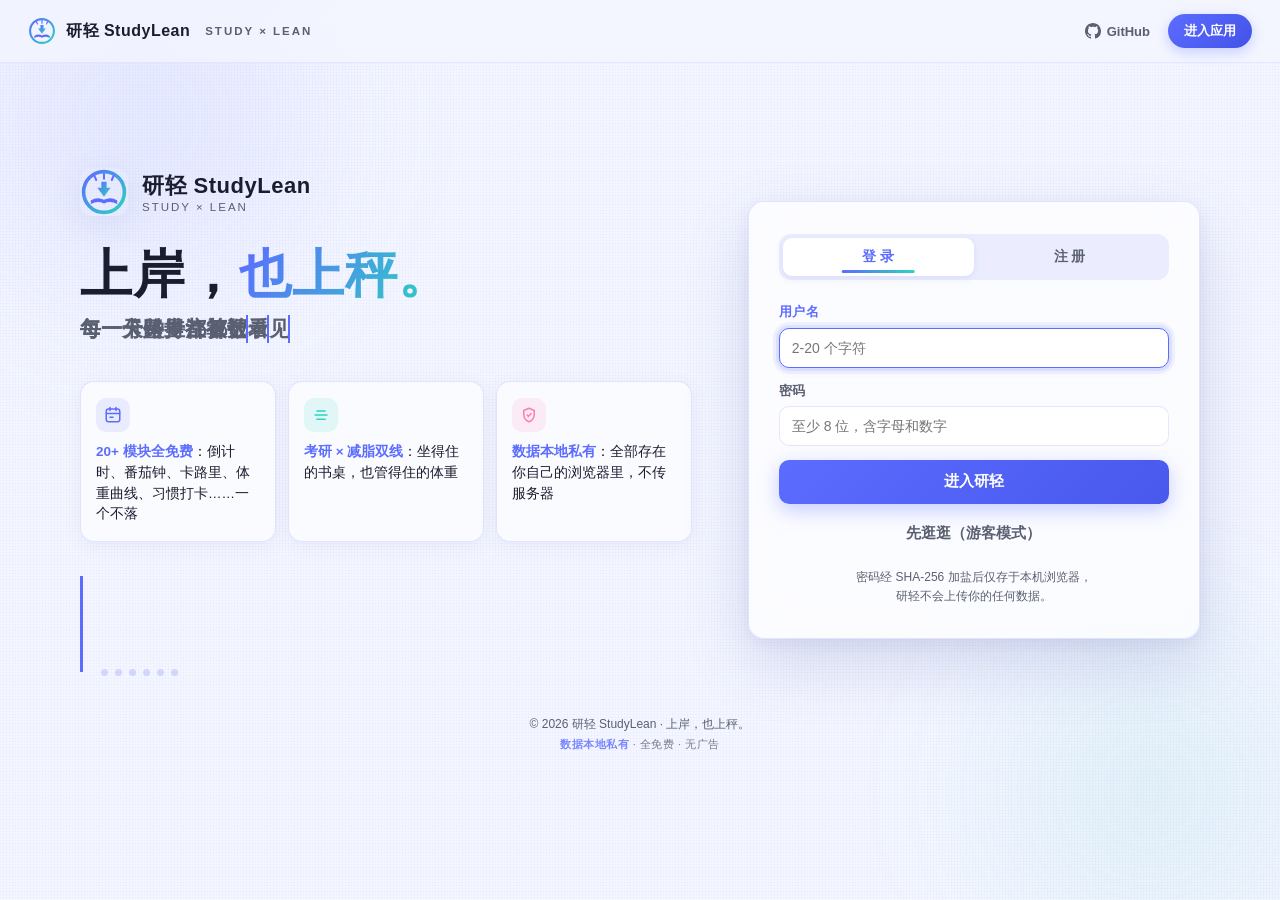
==== app.html @ 0a4b9fe9 "feat: 研轻 StudyLean v2.0.0 — 考研×减脂双线自律网页 24 个功能模块 · 零依赖纯静态 · 数据本地私有  - 核心框架：store/core/app/auth（状态总线+" ====
<!DOCTYPE html>
<html lang="zh-CN" data-theme="light" data-accent="indigo">
<head>
  <meta charset="UTF-8">
  <meta name="viewport" content="width=device-width, initial-scale=1.0, viewport-fit=cover">
  <meta name="theme-color" content="#5B6CFF">
  <meta name="description" content="研轻 StudyLean — 考研×减脂双线自律中枢。倒计时、番茄钟、卡路里、日记、习惯打卡等 24 个模块，全免费，数据本地私有。">
  <title>研轻 StudyLean — 上岸，也上秤。</title>
  <link rel="icon" href="assets/img/favicon.svg" type="image/svg+xml">
  <link rel="stylesheet" href="assets/css/base.css">
  <link rel="stylesheet" href="assets/css/layout.css">
  <link rel="stylesheet" href="assets/css/components.css">
</head>
<body>
  <div class="app">
    <aside class="sl-sidebar" id="sidebar">
      <div class="sl-sidebar__logo">
        <img src="assets/img/logo.svg" alt="研轻" width="34" height="34">
        <div>研轻<small>STUDYLEAN</small></div>
      </div>
      <nav class="sl-nav" id="nav"></nav>
      <div class="sl-sidebar__progress" id="sideProgress" title="今日打卡进度"></div>
      <button class="sl-usercard" id="userCard" type="button"></button>
    </aside>

    <div class="app-main">
      <header class="sl-topbar">
        <div>
          <h1 class="sl-topbar__title" id="viewTitle">仪表盘</h1>
          <div class="sl-topbar__date" id="viewDate"></div>
        </div>
        <div class="sl-topbar__spacer"></div>
        <button class="sl-topbar__btn" id="btnSearch" title="搜索日记" type="button" aria-label="搜索日记"></button>
        <button class="sl-topbar__btn" id="btnBell" title="提醒中心" type="button" aria-label="提醒"></button>
        <button class="sl-topbar__btn" id="btnTheme" title="切换主题" type="button" aria-label="切换主题"></button>
        <button class="sl-topbar__btn" id="btnUser" title="账号" type="button" aria-label="账号"></button>
      </header>
      <main class="sl-view" id="view" tabindex="-1"></main>
    </div>
  </div>

  <!-- 移动端底部 Tab -->
  <nav class="sl-mobile-tab" id="mobileTab"></nav>

  <!-- 移动端全屏抽屉 -->
  <div class="sl-drawer" id="drawer">
    <div class="sl-drawer__mask" id="drawerMask"></div>
    <div class="sl-drawer__panel" id="drawerPanel"></div>
  </div>

  <script src="assets/js/store.js"></script>
  <script src="assets/js/core.js"></script>
  <script src="assets/js/auth.js"></script>
  <script type="module" src="assets/js/app.js"></script>
</body>
</html>
---- assets/css/base.css ----
/* StudyLean base.css — 主题令牌 / 重置 / 全局基础
 * Contractor: SA-01 (Director) | Contract: ARCHITECTURE v2.0
 * 主题色六选：indigo(默认) / sakura / mint / ocean / sunset / amber
 * 所有组件与模块只引用变量，禁止硬编码颜色。
 */

/* ====== 重置 ====== */
*, *::before, *::after { box-sizing: border-box; }
html { -webkit-text-size-adjust: 100%; }
body {
  margin: 0;
  font-family: -apple-system, BlinkMacSystemFont, "Segoe UI", "PingFang SC", "Hiragino Sans GB", "Microsoft YaHei", "Noto Sans SC", sans-serif;
  font-size: 15px;
  line-height: 1.6;
  color: var(--fg);
  background: var(--bg);
  -webkit-font-smoothing: antialiased;
}
img, svg { vertical-align: middle; }
button, input, select, textarea { font: inherit; color: inherit; }
button { cursor: pointer; }
a { color: var(--accent); text-decoration: none; }
a:hover { text-decoration: underline; }
h1, h2, h3, h4 { margin: 0 0 8px; font-weight: 700; line-height: 1.3; }
h1 { font-size: 22px; } h2 { font-size: 18px; } h3 { font-size: 16px; }
p { margin: 0 0 10px; }
ul, ol { margin: 0; padding: 0; list-style: none; }
[hidden] { display: none !important; }

::selection { background: var(--accent-soft); }

/* 滚动条 */
::-webkit-scrollbar { width: 9px; height: 9px; }
::-webkit-scrollbar-thumb { background: var(--border); border-radius: 8px; }
::-webkit-scrollbar-thumb:hover { background: var(--fg-muted); }
::-webkit-scrollbar-track { background: transparent; }

/* ====== 主题令牌：浅色（默认） ====== */
:root {
  --accent-raw: 91, 108, 255;           /* #5B6CFF indigo */
  --accent: rgb(var(--accent-raw));
  --accent-2: #FF7AB6;
  --accent-3: #2DD4BF;

  --bg: #F5F7FF;
  --bg-card: #FFFFFF;
  --bg-sidebar: #171A2B;
  --bg-sidebar-fg: #C7CBDD;
  --bg-inset: #EEF1FB;
  --fg: #1A1D2E;
  --fg-muted: #5D6381;
  --border: #E3E6F2;
  --shadow-1: 0 1px 3px rgba(23, 26, 43, 0.07), 0 4px 14px rgba(23, 26, 43, 0.06);
  --shadow-2: 0 8px 28px rgba(23, 26, 43, 0.16);
  --danger: #EF4444;
  --success: #10B981;
  --warning: #F59E0B;
  --accent-soft: rgba(var(--accent-raw), 0.12);
  /* 文本色变体：浅色背景上 ≥4.5:1（状态色直接作正文用对比不足） */
  --accent-real: #4353E8;
  --danger-text: #DC2626;
  --success-text: #047857;
  --warning-text: #B45309;
  --info-text: #0369A1;

  --tr-fast: 0.18s ease;
  --tr-mid: 0.3s cubic-bezier(0.4, 0, 0.2, 1);
  --radius: 16px;
  --radius-sm: 10px;

  --c-green: #22C55E;
  --c-blue: #3B82F6;
  --c-orange: #F59E0B;
  --c-purple: #A855F7;
}

/* ====== 深色主题 ====== */
html[data-theme="dark"] {
  --bg: #12141F;
  --bg-card: #1B1E2E;
  --bg-sidebar: #0E101A;
  --bg-sidebar-fg: #9BA1BC;
  --bg-inset: #232741;
  --fg: #E8EAF6;
  --fg-muted: #8D93B0;
  --border: #2A2E47;
  --shadow-1: 0 1px 3px rgba(0, 0, 0, 0.4), 0 4px 14px rgba(0, 0, 0, 0.35);
  --shadow-2: 0 8px 28px rgba(0, 0, 0, 0.55);
  --accent-soft: rgba(var(--accent-raw), 0.2);
  --accent-real: #8B97FF;
  --danger-text: #F87171;
  --success-text: #4ADE80;
  --warning-text: #FBBF24;
  --info-text: #38BDF8;
}

/* ====== 主题色切换（六色） ====== */
html[data-accent="indigo"]  { --accent-raw: 91, 108, 255; }   /* #5B6CFF */
html[data-accent="sakura"]  { --accent-raw: 244, 114, 182; }  /* #F472B6 */
html[data-accent="mint"]    { --accent-raw: 20, 184, 166; }   /* #14B8A6 */
html[data-accent="ocean"]   { --accent-raw: 59, 130, 246; }   /* #3B82F6 */
html[data-accent="sunset"]  { --accent-raw: 249, 115, 22; }   /* #F97316 */
html[data-accent="amber"]   { --accent-raw: 245, 158, 11; }   /* #F59E0B */

/* ====== 主题切换过渡 ====== */
html.theme-transition, html.theme-transition * {
  transition: background-color 0.3s ease, color 0.3s ease, border-color 0.3s ease !important;
}

/* ====== 护眼 / 紧凑 ====== */
html[data-cozy="true"] body { filter: sepia(0.12) saturate(0.9) brightness(1.02); }
html[data-compact="true"] { font-size: 14px; }
html[data-compact="true"] body { font-size: 14px; line-height: 1.5; }

/* ====== 通用图标基类 ====== */
.icon { flex-shrink: 0; }

/* ====== 打字机（纯 CSS，--char-count 驱动） ====== */
.typewriter {
  display: inline-block;
  overflow: hidden;
  white-space: nowrap;
  vertical-align: bottom;
  border-right: 2px solid var(--accent);
  animation: typing var(--tw-dur, 3s) steps(var(--char-count, 20), end) forwards,
             tw-caret 0.9s step-end infinite;
}
@keyframes typing { from { width: 0; } to { width: 100%; } }
@keyframes tw-caret { 50% { border-color: transparent; } }

/* ====== 动画工具 ====== */
@keyframes fadeUp {
  from { opacity: 0; transform: translateY(10px); }
  to { opacity: 1; transform: translateY(0); }
}
.fade-up { animation: fadeUp var(--tr-mid) both; }

@keyframes popIn {
  0% { opacity: 0; transform: scale(0.85); }
  70% { transform: scale(1.04); }
  100% { opacity: 1; transform: scale(1); }
}
.pop-in { animation: popIn 0.3s cubic-bezier(0.34, 1.56, 0.64, 1) both; }

@keyframes pulseSoft { 0%, 100% { opacity: 1; } 50% { opacity: 0.55; } }
.pulse-soft { animation: pulseSoft 2s ease-in-out infinite; }

@keyframes shimmer { to { background-position: -200% 0; } }

/* ====== 数字滚动 ====== */
.anim-num { font-variant-numeric: tabular-nums; }

/* ====== 徽章基础 ====== */
.badge-num { font-variant-numeric: tabular-nums; }

/* ====== 无障碍 ====== */
:focus-visible { outline: 2px solid var(--accent); outline-offset: 2px; border-radius: 4px; }
.sr-only {
  position: absolute; width: 1px; height: 1px; padding: 0; margin: -1px;
  overflow: hidden; clip: rect(0 0 0 0); white-space: nowrap; border: 0;
}

/* ====== 减少动态 ====== */
@media (prefers-reduced-motion: reduce) {
  *, *::before, *::after {
    animation-duration: 0.01ms !important;
    animation-iteration-count: 1 !important;
    transition-duration: 0.01ms !important;
  }
}
---- assets/css/layout.css ----
/* StudyLean layout.css — 应用骨架布局
 * Contractor: SA-01 (Director) | Contract: ARCHITECTURE v2.0
 * app.html 结构：.app > aside.sl-sidebar + .app-main > header.sl-topbar + main#view
 */

/* ====== App 骨架 ====== */
.app {
  display: flex;
  min-height: 100vh;
  background: var(--bg);
}

/* ====== 侧边栏（桌面） ====== */
.sl-sidebar {
  width: 232px;
  flex-shrink: 0;
  background: var(--bg-sidebar);
  color: var(--bg-sidebar-fg);
  display: flex;
  flex-direction: column;
  position: sticky;
  top: 0;
  height: 100vh;
  overflow-y: auto;
  animation: sidebarIn 0.4s ease both;
  z-index: 40;
}
@keyframes sidebarIn {
  from { transform: translateX(-24px); opacity: 0; }
  to { transform: translateX(0); opacity: 1; }
}

/* 侧边栏滚动条细化 */
.sl-sidebar::-webkit-scrollbar { width: 6px; }
.sl-sidebar::-webkit-scrollbar-thumb {
  background: rgba(255, 255, 255, 0.18);
  border-radius: 6px;
}
.sl-sidebar::-webkit-scrollbar-thumb:hover { background: rgba(255, 255, 255, 0.3); }
.sl-sidebar::-webkit-scrollbar-track { background: transparent; }
.sl-sidebar { scrollbar-width: thin; scrollbar-color: rgba(255, 255, 255, 0.18) transparent; }

.sl-sidebar__logo {
  display: flex;
  align-items: center;
  gap: 10px;
  padding: 20px 18px 14px;
  color: #fff;
  font-weight: 800;
  font-size: 17px;
  letter-spacing: 0.5px;
}
.sl-sidebar__logo svg { flex-shrink: 0; }
.sl-sidebar__logo small {
  display: block;
  font-size: 11.5px;
  font-weight: 500;
  color: var(--bg-sidebar-fg);
  letter-spacing: 1.5px;
}

.sl-nav { flex: 1; padding: 4px 10px 16px; }
.sl-nav__group { margin-bottom: 6px; }
.sl-nav__group-title {
  font-size: 11.5px;
  text-transform: uppercase;
  letter-spacing: 2px;
  font-weight: 600;
  color: rgba(199, 203, 221, 0.45);
  padding: 12px 10px 5px;
  transition: color var(--tr-fast);
}
.sl-nav:hover .sl-nav__group-title { color: rgba(199, 203, 221, 0.62); }
.sl-nav__item {
  display: flex;
  align-items: center;
  gap: 11px;
  padding: 9px 11px;
  border-radius: 10px;
  color: var(--bg-sidebar-fg);
  font-size: 14px;
  cursor: pointer;
  transition: background var(--tr-fast), color var(--tr-fast), transform var(--tr-fast);
  border: none;
  background: none;
  width: 100%;
  text-align: left;
  position: relative;
}
.sl-nav__item:hover { background: rgba(255, 255, 255, 0.07); color: #fff; }
.sl-nav__item.is-active {
  background: var(--accent);
  color: #fff;
  font-weight: 600;
  box-shadow: 0 4px 14px rgba(var(--accent-raw), 0.4);
}
/* 激活态左侧 4px 圆角竖条 */
.sl-nav__item.is-active::before {
  content: "";
  position: absolute;
  left: -10px;
  top: 50%;
  transform: translateY(-50%);
  width: 4px;
  height: 18px;
  border-radius: 0 4px 4px 0;
  background: var(--accent);
}
.sl-nav__item .sl-nav__badge {
  margin-left: auto;
  background: rgba(255, 255, 255, 0.14);
  border-radius: 20px;
  font-size: 11.5px;
  padding: 1px 7px;
  font-variant-numeric: tabular-nums;
}
.sl-nav__item.is-active .sl-nav__badge { background: rgba(255, 255, 255, 0.25); }

/* 侧边栏今日进度环 */
.sl-sidebar__progress {
  margin: 8px 14px 12px;
  padding: 12px;
  border-radius: 12px;
  background: rgba(255, 255, 255, 0.06);
  display: flex;
  align-items: center;
  gap: 12px;
}
.sl-sidebar__progress svg { flex-shrink: 0; }
.sl-sidebar__progress-text { font-size: 12px; line-height: 1.45; }
.sl-sidebar__progress-text b { color: #fff; font-size: 13px; }
/* 进度环中心数字用 accent 强化 */
.sl-sidebar__progress svg text {
  fill: rgb(var(--accent-raw));
  font-variant-numeric: tabular-nums;
}

/* 用户卡 */
.sl-usercard {
  margin: 0 12px 16px;
  padding: 10px;
  display: flex;
  align-items: center;
  gap: 10px;
  border-radius: 12px;
  background: rgba(255, 255, 255, 0.06);
  cursor: pointer;
  border: none;
  color: inherit;
  text-align: left;
  width: calc(100% - 24px);
  transition: background var(--tr-fast);
}
.sl-usercard:hover { background: rgba(255, 255, 255, 0.12); }
.sl-usercard__avatar {
  width: 36px; height: 36px;
  border-radius: 50%;
  background: linear-gradient(135deg, var(--accent), var(--accent-2));
  color: #fff;
  display: flex; align-items: center; justify-content: center;
  font-weight: 700; font-size: 15px;
  flex-shrink: 0;
  transition: transform var(--tr-mid) ease;
}
.sl-usercard:hover .sl-usercard__avatar { transform: rotate(8deg) scale(1.04); }
.sl-usercard__name { color: #fff; font-size: 13.5px; font-weight: 600; }
.sl-usercard__sub { font-size: 11.5px; color: var(--bg-sidebar-fg); }

/* ====== 主区 ====== */
.app-main { flex: 1; min-width: 0; display: flex; flex-direction: column; }

/* ====== 顶栏 ====== */
.sl-topbar {
  position: sticky;
  top: 0;
  z-index: 30;
  display: flex;
  align-items: center;
  gap: 14px;
  padding: 14px 26px;
  background: color-mix(in srgb, var(--bg) 78%, transparent);
  backdrop-filter: blur(16px) saturate(1.4);
  -webkit-backdrop-filter: blur(16px) saturate(1.4);
  border-bottom: 1px solid color-mix(in srgb, var(--border) 65%, transparent);
}
/* 底部细线渐变（左淡入右淡出中实） */
.sl-topbar::after {
  content: "";
  position: absolute;
  left: 0; right: 0; bottom: -1px;
  height: 1px;
  background: linear-gradient(90deg, transparent, var(--border) 18%, var(--border) 82%, transparent);
  pointer-events: none;
}
.sl-topbar__title { font-size: 17px; font-weight: 700; margin: 0; }
.sl-topbar__date { font-size: 12.5px; color: var(--fg-muted); }
.sl-topbar__spacer { flex: 1; }
.sl-topbar__btn {
  position: relative;
  width: 38px; height: 38px;
  border-radius: 10px;
  border: 1px solid var(--border);
  background: var(--bg-card);
  color: var(--fg);
  display: inline-flex; align-items: center; justify-content: center;
  transition: background var(--tr-fast), transform var(--tr-fast);
}
.sl-topbar__btn:hover { background: var(--bg-inset); transform: translateY(-1px); }
/* 主题切换图标点击旋转过渡 */
.sl-topbar__btn svg { transition: transform 0.5s cubic-bezier(0.4, 0, 0.2, 1); }
.sl-topbar__btn:active svg { transform: rotate(180deg); }
.sl-topbar__btn .dot {
  position: absolute; top: 7px; right: 8px;
  width: 8px; height: 8px; border-radius: 50%;
  background: var(--danger);
  border: 2px solid var(--bg-card);
}
/* 铃铛未读红点 ping 扩散动画 */
.sl-topbar__btn .dot::after {
  content: "";
  position: absolute;
  inset: -2px;
  border-radius: 50%;
  background: var(--danger);
  opacity: 0.6;
  animation: dotPing 1.8s cubic-bezier(0, 0, 0.2, 1) infinite;
}
@keyframes dotPing {
  0% { transform: scale(1); opacity: 0.55; }
  70%, 100% { transform: scale(2.4); opacity: 0; }
}

/* ====== 主视图区 ====== */
.sl-view {
  padding: 24px 26px 40px;
  max-width: 1200px;
  width: 100%;
  margin: 0 auto;
}
.view-header { margin-bottom: 18px; }
.view-header h1 { margin-bottom: 2px; }
.view-header .view-sub { color: var(--fg-muted); font-size: 13.5px; }

/* ====== 移动端 ====== */
.sl-mobile-tab { display: none; }

@media (max-width: 1023px) {
  .sl-sidebar { display: none; }
  .sl-topbar { padding: 12px 16px; }
  .sl-view { padding: 16px 14px 90px; }
}

@media (max-width: 767px) {
  .sl-mobile-tab {
    display: flex;
    position: fixed;
    bottom: 0; left: 0; right: 0;
    background: var(--bg-card);
    border-top: 1px solid var(--border);
    z-index: 50;
    padding: 6px 4px calc(6px + env(safe-area-inset-bottom));
  }
  .sl-mobile-tab__item {
    flex: 1;
    display: flex; flex-direction: column; align-items: center; gap: 2px;
    background: none; border: none;
    font-size: 11.5px;
    color: var(--fg-muted);
    padding: 4px 2px;
    border-radius: 10px;
    transition: color var(--tr-fast), transform var(--tr-fast);
  }
  .sl-mobile-tab__item svg { transition: transform var(--tr-mid) cubic-bezier(0.34, 1.3, 0.64, 1); }
  .sl-mobile-tab__item.is-active { color: var(--accent); font-weight: 600; }
  .sl-mobile-tab__item.is-active svg { transform: translateY(-2px); }
  .sl-topbar { padding: 10px 14px; gap: 8px; }
  .sl-topbar__title { font-size: 15.5px; }
  .sl-topbar__date { display: none; }
}

/* ====== 移动端全屏抽屉（更多） ====== */
.sl-drawer {
  position: fixed; inset: 0;
  z-index: 60;
  display: none;
}
.sl-drawer.is-open { display: block; }
.sl-drawer__mask { position: absolute; inset: 0; background: rgba(10, 12, 24, 0.5); }
.sl-drawer__panel {
  position: absolute; left: 0; right: 0; bottom: 0;
  max-height: 82vh;
  background: var(--bg-card);
  border-radius: 24px 24px 0 0;
  padding: 18px 16px calc(20px + env(safe-area-inset-bottom));
  overflow-y: auto;
  animation: drawerUp 0.3s cubic-bezier(0.32, 0.72, 0, 1) both;
  box-shadow: var(--shadow-2);
}
@keyframes drawerUp { from { transform: translateY(100%); } to { transform: translateY(0); } }
.sl-drawer__grip {
  width: 40px; height: 4px; border-radius: 4px;
  background: var(--border);
  margin: 0 auto 14px;
}
.sl-drawer__grid {
  display: grid;
  grid-template-columns: repeat(4, 1fr);
  gap: 8px;
}
.sl-drawer__cell {
  display: flex; flex-direction: column; align-items: center; gap: 6px;
  padding: 12px 4px;
  border-radius: 12px;
  background: var(--bg-inset);
  border: none;
  font-size: 11.5px;
  color: var(--fg);
  transition: transform var(--tr-fast), background var(--tr-fast), color var(--tr-fast);
}
.sl-drawer__cell:active { transform: scale(0.96); }
.sl-drawer__cell.is-active { background: var(--accent); color: #fff; }

/* ====== Onboarding 全屏引导 ====== */
.onboarding {
  position: fixed; inset: 0;
  z-index: 80;
  background: rgba(10, 12, 24, 0.6);
  backdrop-filter: blur(6px);
  display: flex; align-items: center; justify-content: center;
  padding: 20px;
}
.onboarding__card {
  background: var(--bg-card);
  border-radius: 20px;
  padding: 30px 28px;
  max-width: 420px;
  width: 100%;
  box-shadow: var(--shadow-2);
  animation: popIn 0.35s cubic-bezier(0.34, 1.56, 0.64, 1) both;
}
.onboarding__steps { display: flex; gap: 6px; justify-content: center; margin-bottom: 20px; }
.onboarding__dot {
  width: 8px; height: 8px; border-radius: 50%;
  background: var(--border);
  transition: all var(--tr-mid);
}
.onboarding__dot.is-on { background: var(--accent); width: 22px; }
/* 步骤内容切换 fade（配合 base() 重绘） */
.onboarding__card > *:not(.onboarding__steps) { animation: obFade 0.15s ease both; }
@keyframes obFade {
  from { opacity: 0; }
  to { opacity: 1; }
}

/* ====== 打印友好 ====== */
@media print {
  .sl-sidebar, .sl-topbar, .sl-mobile-tab { display: none !important; }
  .sl-view { padding: 0; }
}

/* ====== 美化 BE-06：全局焦点环统一（3px accent-soft 外圈） ====== */
:focus-visible {
  outline: 3px solid var(--accent-soft);
  outline-offset: 2px;
  border-radius: 4px;
}
.btn:focus-visible,
.input:focus-visible,
.select:focus-visible,
.textarea:focus-visible,
.sl-topbar__btn:focus-visible,
.sl-nav__item:focus-visible,
.sl-mobile-tab__item:focus-visible,
.sl-drawer__cell:focus-visible,
.sl-usercard:focus-visible,
.chip:focus-visible {
  outline: none;
  box-shadow: 0 0 0 3px var(--accent-soft), 0 0 0 1.5px var(--accent);
}

/* ====== 美化 BE-06：reduced-motion 补充 ====== */
@media (prefers-reduced-motion: reduce) {
  .sl-nav__item.is-active::before,
  .sl-topbar__btn svg,
  .sl-usercard__avatar,
  .sl-mobile-tab__item svg,
  .sl-drawer__cell,
  .onboarding__card > *:not(.onboarding__steps),
  .sl-topbar__btn .dot::after {
    animation: none;
    transition: none;
    transform: none;
  }
  .sl-sidebar { animation: none; }
}
---- assets/css/components.css ----
/* StudyLean components.css | Contractor: SA-03 | Contract: ARCHITECTURE v2.0 */
/* 全站通用组件样式库：卡片 / 按钮 / 表单 / 模态 / Toast / 空状态 / 进度 / 徽章 / 列表行 / 动画 / 工具类 */
/* 规则：颜色一律引用 base.css 令牌变量，本文件不定义任何主题变量。 */

/* ============================================================
   1. 卡片系
   ============================================================ */
.card {
  background: var(--bg-card);
  border: 1px solid var(--border);
  border-radius: var(--radius, 16px);
  box-shadow: var(--shadow-1);
  transition: transform var(--tr-mid, 0.3s) ease, box-shadow var(--tr-mid, 0.3s) ease,
    border-color var(--tr-fast, 0.18s) ease;
}
.card:hover {
  transform: translateY(-2px);
  box-shadow: var(--shadow-2);
}
.card--pad { padding: 20px; }
/* 卡片顶部渐变装饰线：仅 .card--decor 显式启用，避免与模块自有装饰线冲突 */
.card--decor { position: relative; overflow: hidden; }
.card--decor::before {
  content: "";
  position: absolute;
  top: 0;
  left: 0;
  right: 0;
  height: 1.5px;
  background: linear-gradient(90deg, var(--accent-2), transparent);
  opacity: 0.5;
  pointer-events: none;
}
.card-title {
  font-size: 15px;
  font-weight: 600;
  color: var(--fg);
  margin: 0 0 12px;
  display: flex;
  align-items: center;
  gap: 8px;
}
.card-title svg { flex: 0 0 auto; }

/* 响应式栅格 */
.grid {
  display: grid;
  grid-template-columns: repeat(auto-fill, minmax(260px, 1fr));
  gap: 16px;
}
.grid-2 {
  display: grid;
  /* 320px 列在 <368px 视口会溢出，窄屏强制单列（480px 断点下另有兜底） */
  grid-template-columns: repeat(auto-fill, minmax(300px, 1fr));
  gap: 16px;
}
@media (max-width: 380px) {
  .grid-2 { grid-template-columns: 1fr; }
}
.grid-3 {
  display: grid;
  grid-template-columns: repeat(auto-fill, minmax(220px, 1fr));
  gap: 16px;
}

/* ============================================================
   2. 按钮系
   ============================================================ */
.btn {
  display: inline-flex;
  align-items: center;
  justify-content: center;
  gap: 6px;
  height: 40px;
  padding: 0 18px;
  border: 1px solid transparent;
  border-radius: 10px;
  font: inherit;
  font-size: 14px;
  font-weight: 500;
  color: var(--fg);
  background: var(--bg-card);
  cursor: pointer;
  user-select: none;
  white-space: nowrap;
  transition: background var(--tr-fast, 0.18s) ease, color var(--tr-fast, 0.18s) ease,
    border-color var(--tr-fast, 0.18s) ease, box-shadow var(--tr-fast, 0.18s) ease,
    transform var(--tr-fast, 0.18s) ease;
}
.btn svg { width: 16px; height: 16px; flex: 0 0 auto; }

.btn--primary {
  background: linear-gradient(135deg, var(--accent), color-mix(in srgb, var(--accent) 78%, #000));
  color: #fff;
  border-color: transparent;
}
.btn--primary:hover {
  box-shadow: 0 4px 14px var(--accent-soft);
  filter: brightness(1.08);
}

.btn--ghost {
  background: transparent;
  color: var(--fg);
  border-color: var(--border);
}
.btn--ghost:hover {
  border-color: var(--accent);
  color: var(--accent);
  background: var(--accent-soft);
}

.btn--danger {
  background: #ef4444;
  border-color: #ef4444;
  color: #fff;
}
.btn--danger:hover { filter: brightness(1.08); }

.btn--sm { height: 30px; padding: 0 12px; font-size: 12.5px; border-radius: 8px; }
.btn--sm svg { width: 14px; height: 14px; }
.btn--lg { height: 46px; padding: 0 26px; font-size: 15px; border-radius: 12px; }

.btn--icon {
  width: 36px;
  height: 36px;
  padding: 0;
  border-radius: 10px;
  background: transparent;
  color: var(--fg-muted);
}
.btn--icon:hover { color: var(--accent); background: var(--accent-soft); }

.btn:active:not(:disabled) { transform: scale(0.97); }
.btn:focus-visible {
  outline: none;
  box-shadow: 0 0 0 3px var(--accent-soft), 0 0 0 1.5px var(--accent);
}
.btn:disabled {
  opacity: 0.45;
  cursor: not-allowed;
  pointer-events: none;
}

/* ============================================================
   3. 表单系
   ============================================================ */
.field {
  display: flex;
  flex-direction: column;
  gap: 6px;
  margin-bottom: 14px;
}
.field > label {
  font-size: 13px;
  font-weight: 500;
  color: var(--fg-muted);
}

.input,
.select,
.textarea {
  width: 100%;
  box-sizing: border-box;
  height: 40px;
  padding: 0 12px;
  border: 1px solid var(--border);
  border-radius: 10px;
  background: var(--bg);
  color: var(--fg);
  font: inherit;
  font-size: 14px;
  transition: border-color var(--tr-fast, 0.18s) ease, box-shadow var(--tr-fast, 0.18s) ease;
}
.textarea {
  height: auto;
  min-height: 88px;
  padding: 10px 12px;
  resize: vertical;
  line-height: 1.6;
}
.select {
  appearance: none;
  -webkit-appearance: none;
  background-image: url("data:image/svg+xml;charset=utf-8,%3Csvg xmlns='http://www.w3.org/2000/svg' width='12' height='8' viewBox='0 0 12 8'%3E%3Cpath d='M1 1.5L6 6.5L11 1.5' stroke='%23888ca0' stroke-width='1.8' fill='none' stroke-linecap='round'/%3E%3C/svg%3E");
  background-repeat: no-repeat;
  background-position: right 12px center;
  padding-right: 32px;
}
.input::placeholder,
.textarea::placeholder { color: var(--fg-muted); opacity: 0.7; }
.input:focus,
.select:focus,
.textarea:focus {
  outline: none;
  border-color: var(--accent);
  box-shadow: 0 0 0 3px var(--accent-soft);
}
.input:focus-visible,
.select:focus-visible,
.textarea:focus-visible {
  outline: none;
  box-shadow: 0 0 0 3px var(--accent-soft), 0 0 0 1.5px var(--accent);
}
.input:disabled,
.select:disabled,
.textarea:disabled { opacity: 0.5; cursor: not-allowed; }

/* 复选框（原生增强） */
.checkbox {
  display: inline-flex;
  align-items: center;
  gap: 8px;
  cursor: pointer;
  font-size: 14px;
  color: var(--fg);
}
.checkbox input[type="checkbox"] {
  appearance: none;
  -webkit-appearance: none;
  width: 18px;
  height: 18px;
  margin: 0;
  border: 1.5px solid var(--border);
  border-radius: 5px;
  background: var(--bg);
  cursor: pointer;
  transition: background var(--tr-fast, 0.18s) ease, border-color var(--tr-fast, 0.18s) ease;
}
.checkbox input[type="checkbox"]:checked {
  background: var(--accent);
  border-color: var(--accent);
  background-image: url("data:image/svg+xml;charset=utf-8,%3Csvg xmlns='http://www.w3.org/2000/svg' viewBox='0 0 12 10'%3E%3Cpath d='M1.5 5L4.5 8L10.5 2' stroke='%23fff' stroke-width='2' fill='none' stroke-linecap='round' stroke-linejoin='round'/%3E%3C/svg%3E");
  background-repeat: no-repeat;
  background-position: center;
  background-size: 12px;
}
.checkbox input[type="checkbox"]:focus-visible {
  outline: none;
  box-shadow: 0 0 0 3px var(--accent-soft);
}

/* 开关（switch，结构与 .checkbox 一致：<label class="switch"><input type="checkbox"><i></i>文字</label>） */
.switch {
  display: inline-flex;
  align-items: center;
  gap: 8px;
  cursor: pointer;
  font-size: 14px;
  color: var(--fg);
  user-select: none;
}
.switch input[type="checkbox"] {
  appearance: none;
  -webkit-appearance: none;
  width: 40px;
  height: 22px;
  margin: 0;
  border-radius: 11px;
  background: var(--border);
  position: relative;
  cursor: pointer;
  transition: background var(--tr-fast, 0.18s) ease;
}
.switch input[type="checkbox"]::after {
  content: "";
  position: absolute;
  top: 2px;
  left: 2px;
  width: 18px;
  height: 18px;
  border-radius: 50%;
  background: var(--bg-card);
  box-shadow: 0 1px 3px rgba(0, 0, 0, 0.2);
  transition: transform var(--tr-fast, 0.18s) ease;
}
.switch input[type="checkbox"]:checked { background: var(--accent); }
.switch input[type="checkbox"]:checked::after { transform: translateX(18px); }
.switch input[type="checkbox"]:focus-visible {
  outline: none;
  box-shadow: 0 0 0 3px var(--accent-soft);
}

/* ============================================================
   4. 模态与浮层（配合 store.js SL.modal 创建的结构）
   ============================================================ */
.sl-modal-overlay {
  position: fixed;
  inset: 0;
  z-index: 1000;
  display: flex;
  align-items: center;
  justify-content: center;
  padding: 16px;
  background: rgba(0, 0, 0, 0.4);
  -webkit-backdrop-filter: blur(4px);
  backdrop-filter: blur(4px);
  opacity: 0;
  transition: opacity 0.25s cubic-bezier(0.4, 0, 0.2, 1);
}
.sl-modal-overlay.is-open { opacity: 1; }

.sl-modal {
  width: 100%;
  max-width: 480px;
  max-height: calc(100vh - 48px);
  overflow-y: auto;
  background: var(--bg-card);
  border: 1px solid var(--border);
  border-radius: var(--radius, 16px);
  box-shadow: var(--shadow-2);
  transform: translateY(12px) scale(0.92);
  opacity: 0;
  transition: transform 0.32s cubic-bezier(0.34, 1.3, 0.64, 1), opacity 0.25s cubic-bezier(0.4, 0, 0.2, 1);
}
.sl-modal-overlay.is-open .sl-modal {
  transform: translateY(0) scale(1);
  opacity: 1;
}
.sl-modal__title {
  padding: 18px 20px 0;
  font-size: 16px;
  font-weight: 600;
  color: var(--fg);
}
.sl-modal__body {
  padding: 12px 20px 4px;
  font-size: 14px;
  color: var(--fg);
}
.sl-modal__actions {
  display: flex;
  justify-content: flex-end;
  gap: 10px;
  padding: 16px 20px 20px;
}

/* ============================================================
   5. Toast（结构由 store.js SL.toast 创建：#sl-toast-wrap > .sl-toast.sl-toast--type）
   ============================================================ */
.sl-toast {
  pointer-events: auto;
  min-width: 200px;
  max-width: min(320px, calc(100vw - 32px));
  box-sizing: border-box;
  padding: 11px 16px;
  background: var(--bg-card);
  border: 1px solid var(--border);
  border-left: 3px solid var(--accent);
  border-radius: 10px;
  box-shadow: var(--shadow-2);
  color: var(--fg);
  font-size: 14px;
  line-height: 1.5;
  word-break: break-word;
  animation: sl-toast-in 0.3s cubic-bezier(0.34, 1.3, 0.64, 1) both;
}
.sl-toast--success { border-left-color: #10b981; }
.sl-toast--error   { border-left-color: #ef4444; }
.sl-toast--info    { border-left-color: var(--accent); }

@keyframes sl-toast-in {
  from { opacity: 0; transform: translateX(24px); }
  to   { opacity: 1; transform: translateX(0); }
}

/* ============================================================
   6. 空状态
   ============================================================ */
.empty-state {
  display: flex;
  flex-direction: column;
  align-items: center;
  justify-content: center;
  text-align: center;
  gap: 8px;
  padding: 48px 20px;
  color: var(--fg-muted);
}
.empty-state svg {
  width: 60px;
  height: 60px;
  opacity: 0.55;
  margin-bottom: 4px;
  animation: emptyFloat 3.2s ease-in-out infinite;
}
@keyframes emptyFloat {
  0%, 100% { transform: translateY(0); }
  50% { transform: translateY(-6px); }
}
.empty-state .empty-title {
  font-size: 15px;
  font-weight: 600;
  color: var(--fg);
}
.empty-state p {
  margin: 0;
  font-size: 13.5px;
  line-height: 1.6;
  max-width: 320px;
}
.empty-state .btn { margin-top: 16px; }

/* ============================================================
   7. 进度组件
   ============================================================ */
.progress-ring {
  display: inline-block;
}
.progress-ring > svg {
  display: block;
  transform: rotate(-90deg);
}
.progress-ring circle {
  transition: stroke-dashoffset 0.6s cubic-bezier(0.4, 0, 0.2, 1);
}
.progress-ring .ring-track { stroke: var(--border); }
.progress-ring .ring-value { stroke: var(--accent); stroke-linecap: round; }

.progress-bar {
  width: 100%;
  height: 8px;
  border-radius: 4px;
  background: var(--border);
  overflow: hidden;
}
.progress-bar > .bar-fill {
  display: block;
  height: 100%;
  width: 0;
  border-radius: 4px;
  background: var(--accent);
  transition: width 0.6s cubic-bezier(0.4, 0, 0.2, 1);
  position: relative;
  overflow: hidden;
}
/* 进度条内部微光泽 */
.progress-bar > .bar-fill::after {
  content: "";
  position: absolute;
  top: 0;
  left: 0;
  right: 0;
  height: 45%;
  border-radius: 4px 4px 2px 2px;
  background: linear-gradient(180deg, rgba(255, 255, 255, 0.32), rgba(255, 255, 255, 0));
  pointer-events: none;
}

/* ============================================================
   8. 徽章 / 标签 / 片
   ============================================================ */
.badge {
  display: inline-flex;
  align-items: center;
  gap: 4px;
  padding: 2px 9px;
  border-radius: 999px;
  background: var(--accent-soft);
  color: var(--accent);
  font-size: 11.5px;
  font-weight: 600;
  line-height: 1.7;
  white-space: nowrap;
}

.tag {
  --c: var(--accent);
  display: inline-flex;
  align-items: center;
  gap: 4px;
  padding: 3px 10px;
  border-radius: 8px;
  background: color-mix(in srgb, var(--c) 12%, transparent);
  color: var(--c);
  border: 1px solid color-mix(in srgb, var(--c) 28%, transparent);
  font-size: 12px;
  font-weight: 500;
  white-space: nowrap;
  transition: background var(--tr-fast, 0.18s) ease, border-color var(--tr-fast, 0.18s) ease;
}

.chip {
  display: inline-flex;
  align-items: center;
  gap: 6px;
  padding: 6px 14px;
  border-radius: 999px;
  border: 1px solid var(--border);
  background: var(--bg-card);
  color: var(--fg-muted);
  font-size: 13px;
  cursor: pointer;
  user-select: none;
  transition: background var(--tr-fast, 0.18s) ease, color var(--tr-fast, 0.18s) ease,
    border-color var(--tr-fast, 0.18s) ease;
}
.chip:hover { border-color: var(--accent); color: var(--accent); }
.chip.is-active {
  background: var(--accent);
  border-color: var(--accent);
  color: #fff;
}

/* ============================================================
   9. 列表行
   ============================================================ */
.row {
  display: flex;
  align-items: center;
  gap: 12px;
  padding: 12px 14px;
  border-top: 1px solid var(--border);
  border-bottom: 1px solid var(--border);
  margin-top: -1px;
  background: transparent;
  transition: background var(--tr-fast, 0.18s) ease;
}
.row:hover { background: var(--accent-soft); }
.row:first-child { margin-top: 0; }
.row .row-main {
  flex: 1;
  min-width: 0;
}
.row-actions {
  display: flex;
  align-items: center;
  gap: 4px;
  opacity: 0;
  transition: opacity var(--tr-fast, 0.18s) ease;
}
.row:hover .row-actions,
.row:focus-within .row-actions { opacity: 1; }
@media (hover: none) {
  .row-actions { opacity: 1; }
}

/* ============================================================
   10. 动画类
   ============================================================ */
/* 数值滚动（配合 SL.animNum） */
.anim-num {
  font-variant-numeric: tabular-nums;
  will-change: contents;
}

/* 撒花 canvas 定位层（fixed，不拦截点击） */
.confetti-layer {
  position: fixed;
  inset: 0;
  pointer-events: none;
  z-index: 1100;
}
.confetti-layer > canvas {
  position: absolute;
  inset: 0;
  width: 100%;
  height: 100%;
}

/* 卡片入场 stagger：父容器加 .stagger，子项依次延迟 30ms 渐现 */
.stagger > * {
  opacity: 0;
  transform: translateY(8px);
  animation: sl-rise 0.4s cubic-bezier(0.4, 0, 0.2, 1) forwards;
}
.stagger > *:nth-child(1)  { animation-delay: 0.03s; }
.stagger > *:nth-child(2)  { animation-delay: 0.06s; }
.stagger > *:nth-child(3)  { animation-delay: 0.09s; }
.stagger > *:nth-child(4)  { animation-delay: 0.12s; }
.stagger > *:nth-child(5)  { animation-delay: 0.15s; }
.stagger > *:nth-child(6)  { animation-delay: 0.18s; }
.stagger > *:nth-child(7)  { animation-delay: 0.21s; }
.stagger > *:nth-child(8)  { animation-delay: 0.24s; }
.stagger > *:nth-child(9)  { animation-delay: 0.27s; }
.stagger > *:nth-child(10) { animation-delay: 0.30s; }
.stagger > *:nth-child(n+11) { animation-delay: 0.33s; }

@keyframes sl-rise {
  from { opacity: 0; transform: translateY(8px); }
  to   { opacity: 1; transform: translateY(0); }
}

/* 打字机（纯 CSS steps 方案，--char-count 由使用者设置） */
.typewriter {
  overflow: hidden;
  white-space: nowrap;
  border-right: 2px solid var(--accent);
  width: 0;
  max-width: 100%;
  animation:
    sl-typing 1.6s steps(var(--char-count, 20), end) 0.3s forwards,
    sl-blink 0.9s step-end infinite;
}
@keyframes sl-typing {
  from { width: 0; }
  to   { width: 100%; }
}
@keyframes sl-blink {
  0%, 100% { border-color: var(--accent); }
  50%      { border-color: transparent; }
}

/* ============================================================
   11. 通用工具类
   ============================================================ */
.muted        { color: var(--fg-muted); }
.danger-text  { color: var(--danger-text, #dc2626); }
.success-text { color: var(--success-text, #047857); }

.mt-8  { margin-top: 8px; }
.mt-16 { margin-top: 16px; }
.mt-24 { margin-top: 24px; }
.mb-8  { margin-bottom: 8px; }
.mb-16 { margin-bottom: 16px; }

.flex     { display: flex; align-items: center; gap: 8px; }
.between  { display: flex; align-items: center; justify-content: space-between; gap: 8px; }
.center   { display: flex; align-items: center; justify-content: center; }
.text-right { text-align: right; }
.hidden   { display: none !important; }

/* ============================================================
   12. 响应式（375px 可用）与可访问性
   ============================================================ */
@media (max-width: 480px) {
  .card--pad { padding: 16px; }
  .grid, .grid-2, .grid-3 { gap: 12px; }
  .grid { grid-template-columns: 1fr; }
  .grid-2 { grid-template-columns: 1fr; }
  .grid-3 { grid-template-columns: repeat(2, minmax(0, 1fr)); }
  .btn { padding: 0 14px; }
  .btn--lg { padding: 0 18px; }
  .sl-modal-overlay { padding: 12px; align-items: flex-end; }
  .sl-modal { max-width: 100%; }
  .sl-modal__actions { flex-wrap: wrap; }
  .sl-modal__actions .btn { flex: 1; }
  .row { padding: 10px 10px; gap: 8px; }
  .row-actions { opacity: 1; }
}

/* 动画减弱偏好 */
@media (prefers-reduced-motion: reduce) {
  .card:hover { transform: none; }
  .btn:active:not(:disabled) { transform: none; }
  .sl-modal-overlay,
  .sl-modal,
  .sl-modal-overlay .sl-modal,
  .sl-toast,
  .progress-ring circle,
  .progress-bar > .bar-fill,
  .row,
  .row-actions,
  .tag,
  .chip { transition: none; animation: none; }
  .stagger > * {
    animation: none;
    opacity: 1;
    transform: none;
  }
  .typewriter {
    animation: none;
    width: 100%;
    border-right-color: transparent;
  }
  .empty-state svg { animation: none; transform: none; }
  .progress-bar > .bar-fill::after { display: none; }
}
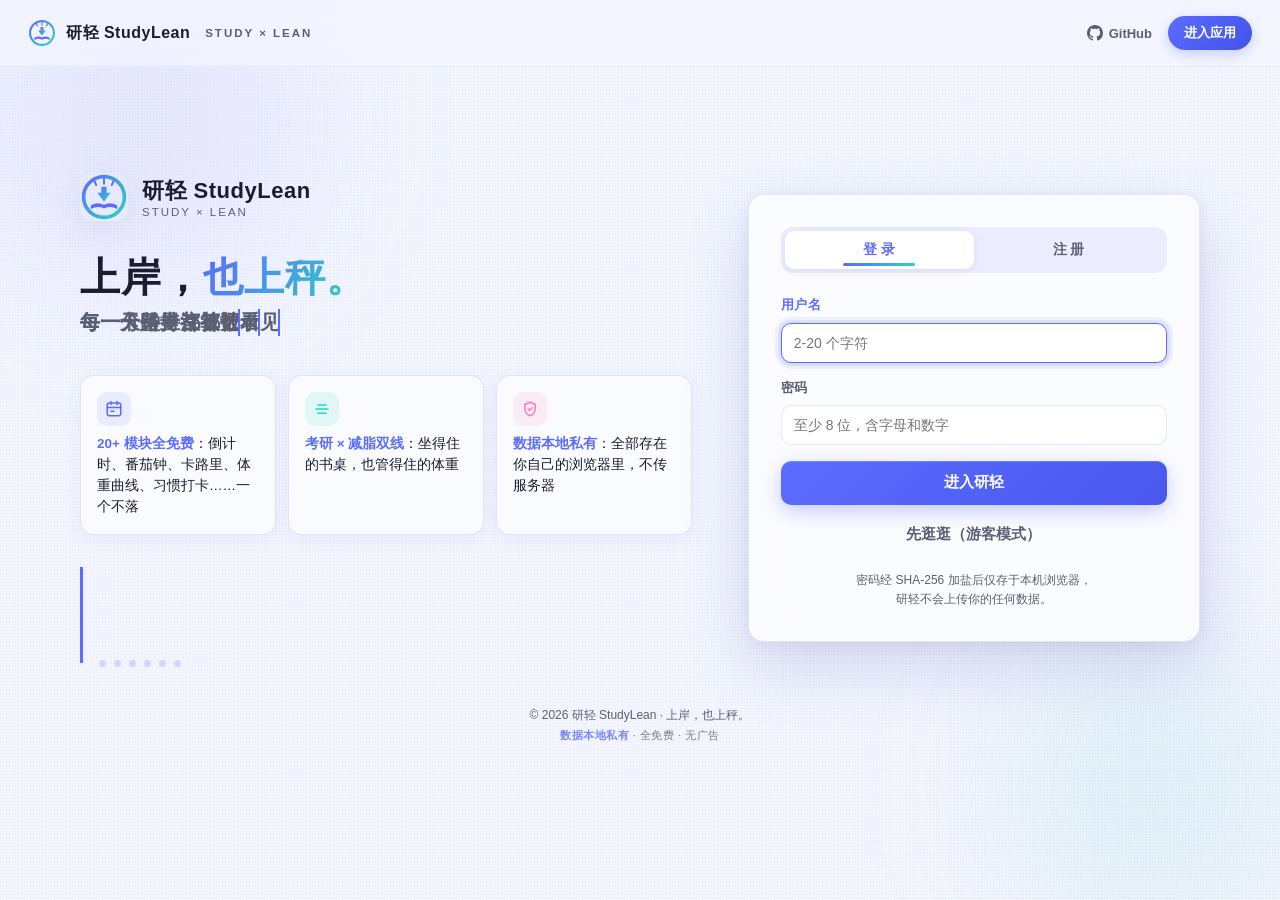
==== commit 2118432e: "fix: 系统性健壮性修复 + 移动端专项 + UI 视觉迭代 功能健壮性（magpier MP-01..05）： - timer 暂停态跨视图冻结 bug、countdown 非法日期 NaN 防御" ====
--- a/app.html
+++ b/app.html
@@ -10,6 +10,26 @@
   <link rel="stylesheet" href="assets/css/base.css">
   <link rel="stylesheet" href="assets/css/layout.css">
   <link rel="stylesheet" href="assets/css/components.css">
+  <script>
+  /* 首屏防主题闪烁（FOUC）：在首次绘制前按存储的设置应用 data-theme/accent，
+     避免深色用户先看到浅色底再翻转（也避免截图/打印截到半程过渡）。
+     之后 app.js 的 applyTheme() 仍会执行，属性一致时为无操作。 */
+  (function () {
+    'use strict';
+    try {
+      var raw = localStorage.getItem('sl_data_v1');
+      var d = raw ? JSON.parse(raw) : null;
+      var s = d && d.data && d.data.settings ? d.data.settings : (d && d.settings ? d.settings : null);
+      var mode = s && s.themeMode ? s.themeMode : 'auto';
+      if (mode === 'auto') mode = window.matchMedia && window.matchMedia('(prefers-color-scheme: dark)').matches ? 'dark' : 'light';
+      var html = document.documentElement;
+      html.dataset.theme = mode;
+      if (s && s.accent) html.dataset.accent = s.accent;
+      html.dataset.cozy = String(!!(s && s.cozy));
+      html.dataset.compact = String(!!(s && s.compact));
+    } catch (e) { /* 解析失败保持默认 light */ }
+  })();
+  </script>
 </head>
 <body>
   <div class="app">
@@ -51,6 +71,27 @@
   <script src="assets/js/store.js"></script>
   <script src="assets/js/core.js"></script>
   <script src="assets/js/auth.js"></script>
+  <script>
+  // 全局错误兜底：单模块异常不白屏，toast 提示且不吞 console（保留原报告行为供调试）
+  (function () {
+    'use strict';
+    var lastErrTs = 0;
+    function report(msg) {
+      var now = Date.now();
+      if (now - lastErrTs < 3000) return; // 3s 节流，防错误风暴刷屏
+      lastErrTs = now;
+      try {
+        if (window.SL && typeof SL.toast === 'function') SL.toast('页面出现异常：' + msg, 'error');
+        else console.warn('[global-error]', msg);
+      } catch (e) { /* toast 自身异常不再扩散 */ }
+    }
+    window.addEventListener('error', function (e) { report(String(e.message || '脚本错误')); });
+    window.addEventListener('unhandledrejection', function (e) {
+      var r = e.reason;
+      report(r && r.message ? String(r.message) : String(r || '异步操作失败'));
+    });
+  })();
+  </script>
   <script type="module" src="assets/js/app.js"></script>
 </body>
 </html>
--- a/assets/css/base.css
+++ b/assets/css/base.css
@@ -6,7 +6,7 @@
 
 /* ====== 重置 ====== */
 *, *::before, *::after { box-sizing: border-box; }
-html { -webkit-text-size-adjust: 100%; }
+html { -webkit-text-size-adjust: 100%; background: var(--bg); }
 body {
   margin: 0;
   font-family: -apple-system, BlinkMacSystemFont, "Segoe UI", "PingFang SC", "Hiragino Sans GB", "Microsoft YaHei", "Noto Sans SC", sans-serif;
@@ -56,6 +56,9 @@
   --success: #10B981;
   --warning: #F59E0B;
   --accent-soft: rgba(var(--accent-raw), 0.12);
+  /* accent 实底上的文字/图标色：深 accent 系用白字；浅 accent 系（sakura/mint/sunset/amber）
+     浅色模式下白字对比不足 4.5:1，自动切深字（与 knowledge.css kn-cat.is-on 方案一致） */
+  --on-accent: #fff;
   /* 文本色变体：浅色背景上 ≥4.5:1（状态色直接作正文用对比不足） */
   --accent-real: #4353E8;
   --danger-text: #DC2626;
@@ -84,9 +87,11 @@
   --fg: #E8EAF6;
   --fg-muted: #8D93B0;
   --border: #2A2E47;
-  --shadow-1: 0 1px 3px rgba(0, 0, 0, 0.4), 0 4px 14px rgba(0, 0, 0, 0.35);
-  --shadow-2: 0 8px 28px rgba(0, 0, 0, 0.55);
+  /* 深色阴影：更深 + 1px 白色微光描边（否则纯黑阴影在深底上不可见，卡片边界糊掉） */
+  --shadow-1: 0 1px 3px rgba(0, 0, 0, 0.5), 0 4px 14px rgba(0, 0, 0, 0.45), 0 0 1px rgba(255, 255, 255, 0.06);
+  --shadow-2: 0 8px 28px rgba(0, 0, 0, 0.6), 0 0 1px rgba(255, 255, 255, 0.08);
   --accent-soft: rgba(var(--accent-raw), 0.2);
+  --on-accent: #fff;
   --accent-real: #8B97FF;
   --danger-text: #F87171;
   --success-text: #4ADE80;
@@ -101,6 +106,13 @@
 html[data-accent="ocean"]   { --accent-raw: 59, 130, 246; }   /* #3B82F6 */
 html[data-accent="sunset"]  { --accent-raw: 249, 115, 22; }   /* #F97316 */
 html[data-accent="amber"]   { --accent-raw: 245, 158, 11; }   /* #F59E0B */
+
+/* 浅 accent 系：accent 实底上改深字（仅浅色模式；深色模式因 --on-accent 复位为白字） */
+html[data-accent="sakura"] .kn-cat.is-on,
+html[data-accent="sakura"] { --on-accent: #1A1D2E; }
+html[data-accent="mint"]   { --on-accent: #1A1D2E; }
+html[data-accent="sunset"] { --on-accent: #1A1D2E; }
+html[data-accent="amber"]  { --on-accent: #1A1D2E; }
 
 /* ====== 主题切换过渡 ====== */
 html.theme-transition, html.theme-transition * {
--- a/assets/css/layout.css
+++ b/assets/css/layout.css
@@ -167,7 +167,25 @@
 .sl-usercard__sub { font-size: 11.5px; color: var(--bg-sidebar-fg); }
 
 /* ====== 主区 ====== */
-.app-main { flex: 1; min-width: 0; display: flex; flex-direction: column; }
+.app-main {
+  flex: 1;
+  min-width: 0;
+  display: flex;
+  flex-direction: column;
+  position: relative;
+}
+/* 深色侧边栏 → 浅色内容区过渡：主区左缘 48px 向右淡出竖向高光，
+ * 消除深浅两区的生硬拼接（浅色下几乎不可见，深色下衔接柔和） */
+.app-main::before {
+  content: "";
+  position: absolute;
+  top: 0; bottom: 0; left: 0;
+  width: 48px;
+  background: linear-gradient(90deg, rgba(255, 255, 255, 0.14), transparent);
+  pointer-events: none;
+  z-index: 1;
+}
+html[data-theme="dark"] .app-main::before { background: linear-gradient(90deg, rgba(255, 255, 255, 0.06), transparent); }
 
 /* ====== 顶栏 ====== */
 .sl-topbar {
@@ -176,12 +194,16 @@
   z-index: 30;
   display: flex;
   align-items: center;
-  gap: 14px;
-  padding: 14px 26px;
+  gap: 16px;
+  padding: 12px 24px;
   background: color-mix(in srgb, var(--bg) 78%, transparent);
+  -webkit-backdrop-filter: blur(16px) saturate(1.4);
   backdrop-filter: blur(16px) saturate(1.4);
-  -webkit-backdrop-filter: blur(16px) saturate(1.4);
   border-bottom: 1px solid color-mix(in srgb, var(--border) 65%, transparent);
+}
+@supports not ((backdrop-filter: blur(1px)) or (-webkit-backdrop-filter: blur(1px))) {
+  /* 不支持毛玻璃的环境：提高不透明度保证可读性 */
+  .sl-topbar { background: var(--bg); }
 }
 /* 底部细线渐变（左淡入右淡出中实） */
 .sl-topbar::after {
@@ -232,12 +254,12 @@
 
 /* ====== 主视图区 ====== */
 .sl-view {
-  padding: 24px 26px 40px;
+  padding: 24px;
   max-width: 1200px;
   width: 100%;
   margin: 0 auto;
 }
-.view-header { margin-bottom: 18px; }
+.view-header { margin-bottom: 16px; }
 .view-header h1 { margin-bottom: 2px; }
 .view-header .view-sub { color: var(--fg-muted); font-size: 13.5px; }
 
@@ -251,31 +273,69 @@
 }
 
 @media (max-width: 767px) {
+  /* —— 底部 Tab（MV-05 精修：56px + 毛玻璃 + 触感按压） —— */
   .sl-mobile-tab {
     display: flex;
     position: fixed;
     bottom: 0; left: 0; right: 0;
-    background: var(--bg-card);
-    border-top: 1px solid var(--border);
+    height: calc(56px + env(safe-area-inset-bottom));
+    align-items: stretch;
+    background: color-mix(in srgb, var(--bg-card) 82%, transparent);
+    -webkit-backdrop-filter: blur(18px) saturate(1.5);
+    backdrop-filter: blur(18px) saturate(1.5);
+    border-top: 1px solid color-mix(in srgb, var(--border) 70%, transparent);
+    box-shadow: 0 -4px 20px rgba(23, 26, 43, 0.06);
     z-index: 50;
-    padding: 6px 4px calc(6px + env(safe-area-inset-bottom));
+    padding: 0 4px env(safe-area-inset-bottom);
   }
   .sl-mobile-tab__item {
     flex: 1;
-    display: flex; flex-direction: column; align-items: center; gap: 2px;
+    display: flex; flex-direction: column; align-items: center; justify-content: center; gap: 2px;
     background: none; border: none;
-    font-size: 11.5px;
+    font-size: 10.5px;
+    letter-spacing: 0.2px;
     color: var(--fg-muted);
-    padding: 4px 2px;
-    border-radius: 10px;
-    transition: color var(--tr-fast), transform var(--tr-fast);
+    padding: 0 2px;
+    min-height: 44px;
+    border-radius: 12px;
+    -webkit-tap-highlight-color: transparent;
+    touch-action: manipulation;
+    transition: color var(--tr-fast), transform 0.12s ease;
   }
-  .sl-mobile-tab__item svg { transition: transform var(--tr-mid) cubic-bezier(0.34, 1.3, 0.64, 1); }
+  /* 图标提级到 22px，与 10.5px label 形成层级 */
+  .sl-mobile-tab__item svg { width: 22px; height: 22px; transition: transform var(--tr-mid) cubic-bezier(0.34, 1.3, 0.64, 1); }
+  .sl-mobile-tab__item:active { transform: scale(0.92); }
   .sl-mobile-tab__item.is-active { color: var(--accent); font-weight: 600; }
-  .sl-mobile-tab__item.is-active svg { transform: translateY(-2px); }
+  .sl-mobile-tab__item.is-active svg { transform: translateY(-2px) scale(1.05); }
+  .sl-mobile-tab__item.is-active::after {
+    content: "";
+    position: absolute;
+    top: 0; left: 50%;
+    transform: translateX(-50%);
+    width: 20px; height: 3px;
+    border-radius: 0 0 3px 3px;
+    background: var(--accent);
+  }
+  .sl-mobile-tab__item { position: relative; }
+
+  /* —— 顶栏（移动端） —— */
   .sl-topbar { padding: 10px 14px; gap: 8px; }
   .sl-topbar__title { font-size: 15.5px; }
   .sl-topbar__date { display: none; }
+  .sl-topbar__btn { width: 36px; height: 36px; border-radius: 10px; }
+  .sl-topbar__btn .dot { top: 6px; right: 7px; width: 7px; height: 7px; }
+  .sl-topbar__btn:active { transform: scale(0.94); }
+  .sl-view { padding-bottom: calc(76px + env(safe-area-inset-bottom)); }
+}
+
+/* —— 横屏矮屏：Tab 收缩到 46px —— */
+@media (orientation: landscape) and (max-height: 500px) and (max-width: 767px) {
+  .sl-mobile-tab { height: calc(46px + env(safe-area-inset-bottom)); }
+  .sl-mobile-tab__item { flex-direction: row; gap: 6px; font-size: 11px; min-height: 40px; }
+  .sl-mobile-tab__item svg { width: 19px; height: 19px; }
+  .sl-mobile-tab__item.is-active svg { transform: translateY(0) scale(1.05); }
+  .sl-mobile-tab__item.is-active::after { display: none; }
+  .sl-view { padding-bottom: calc(56px + env(safe-area-inset-bottom)); }
 }
 
 /* ====== 移动端全屏抽屉（更多） ====== */
@@ -288,43 +348,89 @@
 .sl-drawer__mask { position: absolute; inset: 0; background: rgba(10, 12, 24, 0.5); }
 .sl-drawer__panel {
   position: absolute; left: 0; right: 0; bottom: 0;
-  max-height: 82vh;
+  max-height: 84vh;
   background: var(--bg-card);
   border-radius: 24px 24px 0 0;
-  padding: 18px 16px calc(20px + env(safe-area-inset-bottom));
+  padding: 10px 16px calc(20px + env(safe-area-inset-bottom));
   overflow-y: auto;
   animation: drawerUp 0.3s cubic-bezier(0.32, 0.72, 0, 1) both;
   box-shadow: var(--shadow-2);
 }
 @keyframes drawerUp { from { transform: translateY(100%); } to { transform: translateY(0); } }
+/* 把手：加宽 + 顶部热区扩大，::after 提示"可收起"（chevron-down 视觉） */
 .sl-drawer__grip {
-  width: 40px; height: 4px; border-radius: 4px;
+  position: relative;
+  width: 48px; height: 5px; border-radius: 5px;
   background: var(--border);
-  margin: 0 auto 14px;
-}
+  margin: 4px auto 6px;
+}
+/* 把手触控热区（视觉不变，命中区扩到 44px 高） */
+.sl-drawer__grip::before {
+  content: "";
+  position: absolute;
+  left: 50%; top: 50%;
+  transform: translate(-50%, -50%);
+  width: 72px; height: 44px;
+}
+/* chevron-down 收起暗示（纯 CSS，指向下方，暗示点击遮罩/上滑关闭） */
+.sl-drawer__grip::after {
+  content: "";
+  position: absolute;
+  left: 50%;
+  bottom: -9px;
+  transform: translateX(-50%) rotate(45deg);
+  width: 7px; height: 7px;
+  border-right: 1.8px solid var(--fg-muted);
+  border-bottom: 1.8px solid var(--fg-muted);
+  border-radius: 0 0 2px 0;
+  opacity: 0.55;
+  transition: opacity var(--tr-fast), transform var(--tr-fast);
+}
+.sl-drawer__panel:active .sl-drawer__grip::after { opacity: 0.9; }
+/* 把手整行作为可点击热区（app.js 给 grip 绑过事件则直接生效；未绑也不影响布局） */
+.sl-drawer__grip { cursor: pointer; touch-action: manipulation; }
+/* 抽屉内分区：用户卡区与快捷操作之间的留白（JS 渲染的内联样式由这里兜底统一） */
 .sl-drawer__grid {
   display: grid;
   grid-template-columns: repeat(4, 1fr);
   gap: 8px;
 }
 .sl-drawer__cell {
-  display: flex; flex-direction: column; align-items: center; gap: 6px;
-  padding: 12px 4px;
-  border-radius: 12px;
+  display: flex; flex-direction: column; align-items: center; justify-content: center; gap: 7px;
+  min-height: 64px;
+  padding: 10px 4px;
+  border-radius: 14px;
   background: var(--bg-inset);
   border: none;
   font-size: 11.5px;
+  line-height: 1.3;
   color: var(--fg);
+  -webkit-tap-highlight-color: transparent;
+  touch-action: manipulation;
   transition: transform var(--tr-fast), background var(--tr-fast), color var(--tr-fast);
 }
-.sl-drawer__cell:active { transform: scale(0.96); }
-.sl-drawer__cell.is-active { background: var(--accent); color: #fff; }
+.sl-drawer__cell:active { transform: scale(0.94); background: var(--accent-soft); }
+.sl-drawer__cell.is-active { background: var(--accent); color: var(--on-accent, #fff); box-shadow: 0 4px 12px var(--accent-soft); }
+/* 图标底色块统一（非激活态给图标一层柔色底，激活态保持 accent 实底） */
+@media (max-width: 767px) {
+  .sl-drawer__cell:not(.is-active) svg {
+    width: 38px; height: 38px;
+    padding: 8px;
+    box-sizing: border-box;
+    border-radius: 12px;
+    background: color-mix(in srgb, var(--bg-card) 72%, transparent);
+  }
+  .sl-drawer__cell.is-active svg { width: 38px; height: 38px; padding: 8px; box-sizing: border-box; }
+  /* 分区留白：用户卡行之后与快捷操作网格之间 */
+  .sl-drawer__panel > div[style*="margin-bottom:10px"] { margin-bottom: 16px !important; }
+}
 
 /* ====== Onboarding 全屏引导 ====== */
 .onboarding {
   position: fixed; inset: 0;
   z-index: 80;
   background: rgba(10, 12, 24, 0.6);
+  -webkit-backdrop-filter: blur(6px);
   backdrop-filter: blur(6px);
   display: flex; align-items: center; justify-content: center;
   padding: 20px;
@@ -350,6 +456,16 @@
 @keyframes obFade {
   from { opacity: 0; }
   to { opacity: 1; }
+}
+/* MV-05：Onboarding 移动端适配 */
+@media (max-width: 640px) {
+  .onboarding { padding: 14px; align-items: flex-end; }
+  .onboarding__card { padding: 22px 20px; border-radius: 20px 20px 16px 16px; }
+  .onboarding__card .input,
+  .onboarding__card input[type="date"],
+  .onboarding__card input[type="number"],
+  .onboarding__card input[type="text"] { font-size: 16px; } /* ≥16px 防 iOS 聚焦自动放大 */
+  .onboarding__card .btn { min-height: 48px; height: 48px; border-radius: 12px; }
 }
 
 /* ====== 打印友好 ====== */
@@ -378,13 +494,16 @@
   box-shadow: 0 0 0 3px var(--accent-soft), 0 0 0 1.5px var(--accent);
 }
 
-/* ====== 美化 BE-06：reduced-motion 补充 ====== */
+/* ====== 美化 BE-06 + MV-05：reduced-motion 补充 ====== */
 @media (prefers-reduced-motion: reduce) {
   .sl-nav__item.is-active::before,
   .sl-topbar__btn svg,
+  .sl-topbar__btn:active,
   .sl-usercard__avatar,
+  .sl-mobile-tab__item,
   .sl-mobile-tab__item svg,
   .sl-drawer__cell,
+  .sl-drawer__grip::after,
   .onboarding__card > *:not(.onboarding__steps),
   .sl-topbar__btn .dot::after {
     animation: none;
@@ -392,4 +511,27 @@
     transform: none;
   }
   .sl-sidebar { animation: none; }
-}
+  .sl-drawer__panel { animation-duration: 0.01ms; }
+  /* MV-05：触控反馈类按压缩放在 reduced-motion 下取消 */
+  .sl-mobile-tab__item:active,
+  .sl-drawer__cell:active { transform: none; }
+}
+
+/* ====== MG-05 移动端补充 ====== */
+/* 抽屉打开时 body 滚动锁（app.js 开/关抽屉时增删 body.sl-lock） */
+body.sl-lock { overflow: hidden; }
+
+/* iOS 键盘弹起时 visual viewport 缩短，fixed bottom Tab 会浮在键盘上方错位：
+   支持 dvh 的浏览器用动态视口高度让布局跟随，避免 Tab 被顶起 */
+@supports (height: 100dvh) {
+  @media (max-width: 767px) {
+    .app { min-height: 100dvh; }
+  }
+}
+
+/* MP-04：键盘弹起时隐藏底部 Tab（app.js 经 visualViewport 检测加 body.sl-kb-open）。
+   fixed Tab 悬在键盘上方遮挡输入框，隐藏是行为上最稳的方案（配合 dvh 兜底） */
+@media (max-width: 767px) {
+  body.sl-kb-open .sl-mobile-tab { display: none; }
+}
+
--- a/assets/css/components.css
+++ b/assets/css/components.css
@@ -90,12 +90,14 @@
 .btn svg { width: 16px; height: 16px; flex: 0 0 auto; }
 
 .btn--primary {
+  /* 质感：主色渐变 + 1px 内高光 + hover 主色投影 */
   background: linear-gradient(135deg, var(--accent), color-mix(in srgb, var(--accent) 78%, #000));
-  color: #fff;
+  box-shadow: inset 0 1px 0 rgba(255, 255, 255, 0.18);
+  color: var(--on-accent, #fff);
   border-color: transparent;
 }
 .btn--primary:hover {
-  box-shadow: 0 4px 14px var(--accent-soft);
+  box-shadow: inset 0 1px 0 rgba(255, 255, 255, 0.18), 0 4px 14px var(--accent-soft);
   filter: brightness(1.08);
 }
 
@@ -111,9 +113,9 @@
 }
 
 .btn--danger {
-  background: #ef4444;
-  border-color: #ef4444;
-  color: #fff;
+  background: var(--danger);
+  border-color: var(--danger);
+  color: var(--on-accent, #fff);
 }
 .btn--danger:hover { filter: brightness(1.08); }
 
@@ -194,7 +196,8 @@
 .textarea:focus {
   outline: none;
   border-color: var(--accent);
-  box-shadow: 0 0 0 3px var(--accent-soft);
+  /* 统一 focus 光晕：3px 主晕 + 6px 外扩淡晕（与 index.html 登录卡一致） */
+  box-shadow: 0 0 0 3px var(--accent-soft), 0 0 0 6px color-mix(in srgb, var(--accent) 7%, transparent);
 }
 .input:focus-visible,
 .select:focus-visible,
@@ -271,7 +274,7 @@
   height: 18px;
   border-radius: 50%;
   background: var(--bg-card);
-  box-shadow: 0 1px 3px rgba(0, 0, 0, 0.2);
+  box-shadow: 0 1px 3px rgba(0, 0, 0, 0.2), 0 0 1px rgba(255, 255, 255, 0.06);
   transition: transform var(--tr-fast, 0.18s) ease;
 }
 .switch input[type="checkbox"]:checked { background: var(--accent); }
@@ -355,8 +358,8 @@
   word-break: break-word;
   animation: sl-toast-in 0.3s cubic-bezier(0.34, 1.3, 0.64, 1) both;
 }
-.sl-toast--success { border-left-color: #10b981; }
-.sl-toast--error   { border-left-color: #ef4444; }
+.sl-toast--success { border-left-color: var(--success); }
+.sl-toast--error   { border-left-color: var(--danger); }
 .sl-toast--info    { border-left-color: var(--accent); }
 
 @keyframes sl-toast-in {
@@ -499,7 +502,7 @@
 .chip.is-active {
   background: var(--accent);
   border-color: var(--accent);
-  color: #fff;
+  color: var(--on-accent, #fff);
 }
 
 /* ============================================================
@@ -533,6 +536,20 @@
 .row:focus-within .row-actions { opacity: 1; }
 @media (hover: none) {
   .row-actions { opacity: 1; }
+}
+
+/* MG-05: iOS Safari auto-zooms page on focus when input font-size < 16px.
+   Cover ALL touch devices once here; module-level overrides (.gl-quick__input,
+   .todo-sub-add__input, onboarding inputs) already raise specific controls. */
+@media (hover: none) and (pointer: coarse) {
+  .input, .select, .textarea { font-size: 16px; }
+}
+
+/* MP-04: 移动端断点二次兜底 —— hover/pointer 媒体查询在部分混合设备
+   （触屏笔记本、蓝牙鼠标连接的 iPad）不触发，导致 14px 输入仍会触发 iOS 放大。
+   窄屏一律 16px，宽度换防放大，代价可接受（移动端输入框本就全宽）。 */
+@media (max-width: 767px) {
+  .input, .select, .textarea { font-size: 16px; }
 }
 
 /* ============================================================
@@ -604,6 +621,36 @@
 /* ============================================================
    11. 通用工具类
    ============================================================ */
+/* MV-05 移动端触控基线：去高亮闪块 + 防双击缩放延迟（作用于全部可点元素） */
+button, a, [role="button"], input[type="checkbox"], input[type="radio"],
+.btn, .chip, .checkbox, .switch, .row, .sl-toast {
+  -webkit-tap-highlight-color: transparent;
+}
+button, a[href], [role="button"], .btn, .chip, .checkbox, .switch,
+input, select, textarea,
+.sl-mobile-tab__item, .sl-drawer__cell, .sl-topbar__btn {
+  touch-action: manipulation;
+}
+
+/* MV-05 横向滚动容器：热力图 / 流水表等宽内容（含触摸惯性滚动 + 渐隐边缘） */
+.scroll-x {
+  overflow-x: auto;
+  -webkit-overflow-scrolling: touch;
+  overscroll-behavior-x: contain;
+  scrollbar-width: thin;
+  /* 左右渐隐提示可横向滑动 */
+  -webkit-mask-image: linear-gradient(90deg, transparent 0, #000 14px, #000 calc(100% - 14px), transparent 100%);
+  mask-image: linear-gradient(90deg, transparent 0, #000 14px, #000 calc(100% - 14px), transparent 100%);
+  padding-bottom: 4px; /* 给横向滚动条留位，不遮内容 */
+}
+/* 可横向滚动提示：内容确实超宽时右缘显示渐隐（无 JS 检测，视觉恒定可接受） */
+.scroll-x > * { min-width: max-content; }
+
+/* MV-05：数字统一 tabular-nums（防抖动），对含数字的常见容器兜底 */
+.num, .anim-num {
+  font-variant-numeric: tabular-nums;
+}
+
 .muted        { color: var(--fg-muted); }
 .danger-text  { color: var(--danger-text, #dc2626); }
 .success-text { color: var(--success-text, #047857); }
@@ -631,18 +678,100 @@
   .grid-3 { grid-template-columns: repeat(2, minmax(0, 1fr)); }
   .btn { padding: 0 14px; }
   .btn--lg { padding: 0 18px; }
-  .sl-modal-overlay { padding: 12px; align-items: flex-end; }
-  .sl-modal { max-width: 100%; }
+
+  /* —— MV-05：模态 <640px 底部抽屉化（移动端原生交互习惯） —— */
+  .sl-modal-overlay {
+    padding: 0;
+    align-items: flex-end; /* 底部对齐 */
+  }
+  .sl-modal {
+    position: fixed;
+    left: 0; right: 0; bottom: 0;
+    width: 100%;
+    max-width: 100%;
+    max-height: 84vh;
+    border-radius: 20px 20px 0 0;
+    border-bottom: none;
+    overflow-y: auto;
+    -webkit-overflow-scrolling: touch;
+    padding-bottom: env(safe-area-inset-bottom);
+    animation: sl-modal-slide-up 0.3s cubic-bezier(0.32, 0.72, 0, 1) both;
+  }
+  .sl-modal-overlay.is-open .sl-modal {
+    transform: translateY(0) scale(1);
+  }
+  .sl-modal__title { padding: 20px 18px 0; }
+  .sl-modal__body { padding: 12px 18px 4px; }
+  .sl-modal__actions {
+    flex-wrap: wrap;
+    padding: 14px 18px calc(18px + env(safe-area-inset-bottom));
+    position: sticky;
+    bottom: 0;
+    background: color-mix(in srgb, var(--bg-card) 88%, transparent);
+    -webkit-backdrop-filter: blur(10px);
+    backdrop-filter: blur(10px);
+    border-top: 1px solid var(--border);
+    margin-top: 8px;
+  }
+  .sl-modal__actions .btn { flex: 1; min-height: 44px; }
+
+  .row { padding: 10px 10px; min-height: 44px; box-sizing: border-box; gap: 8px; }
+  .row-actions { opacity: 1; }
+
+  /* —— MV-05：Toast 移动端（顶部居中 + 避开刘海） —— */
+  #sl-toast-wrap {
+    left: 16px !important;
+    right: 16px !important;
+    top: calc(14px + env(safe-area-inset-top)) !important;
+    align-items: stretch !important;
+  }
+  .sl-toast {
+    width: calc(100vw - 32px);
+    max-width: none;
+    min-width: 0;
+    font-size: 13.5px;
+    text-align: center;
+  }
+
+  /* —— MV-05：触控目标 44px 兜底 —— */
+  .btn { min-height: 44px; }
+  .btn--sm { min-height: 36px; } /* 小按钮在行内操作中保持紧凑，仍可命中 */
+  .chip { min-height: 40px; }
+  .btn--icon { width: 40px; height: 40px; }
+  .checkbox, .switch { min-height: 44px; }
+  .row-actions .btn--icon { width: 38px; height: 38px; }
+}
+
+/* MV-05：模态底部抽屉入场动画（仅移动端启用） */
+@keyframes sl-modal-slide-up {
+  from { transform: translateY(100%); opacity: 0.6; }
+  to   { transform: translateY(0); opacity: 1; }
+}
+/* 640px 断点（与 480px 的模态化重叠区间保持一致，640 起即抽屉化） */
+@media (max-width: 640px) and (min-width: 481px) {
+  .sl-modal-overlay { padding: 0; align-items: flex-end; }
+  .sl-modal {
+    position: fixed;
+    left: 0; right: 0; bottom: 0;
+    width: 100%;
+    max-width: 100%;
+    max-height: 84vh;
+    border-radius: 20px 20px 0 0;
+    border-bottom: none;
+    overflow-y: auto;
+    -webkit-overflow-scrolling: touch;
+    padding-bottom: env(safe-area-inset-bottom);
+    animation: sl-modal-slide-up 0.3s cubic-bezier(0.32, 0.72, 0, 1) both;
+  }
   .sl-modal__actions { flex-wrap: wrap; }
-  .sl-modal__actions .btn { flex: 1; }
-  .row { padding: 10px 10px; gap: 8px; }
-  .row-actions { opacity: 1; }
+  .sl-modal__actions .btn { flex: 1; min-height: 44px; }
 }
 
 /* 动画减弱偏好 */
 @media (prefers-reduced-motion: reduce) {
   .card:hover { transform: none; }
   .btn:active:not(:disabled) { transform: none; }
+  .fade-up { animation: none; }
   .sl-modal-overlay,
   .sl-modal,
   .sl-modal-overlay .sl-modal,
@@ -653,6 +782,9 @@
   .row-actions,
   .tag,
   .chip { transition: none; animation: none; }
+  /* MV-05：移动端模态抽屉化后的入场动画也关闭 */
+  .sl-modal { animation: none; transform: none !important; }
+  .sl-modal-overlay.is-open .sl-modal { transform: none; }
   .stagger > * {
     animation: none;
     opacity: 1;
@@ -666,3 +798,7 @@
   .empty-state svg { animation: none; transform: none; }
   .progress-bar > .bar-fill::after { display: none; }
 }
+
+/* MV-05：深色模式下移动端毛玻璃与阴影复检（color-mix 已基于令牌，无需覆写；
+   仅修正深色下模态 actions 粘性底栏的边线强度） */
+html[data-theme="dark"] .sl-modal__actions { border-top-color: color-mix(in srgb, var(--border) 85%, transparent); }
